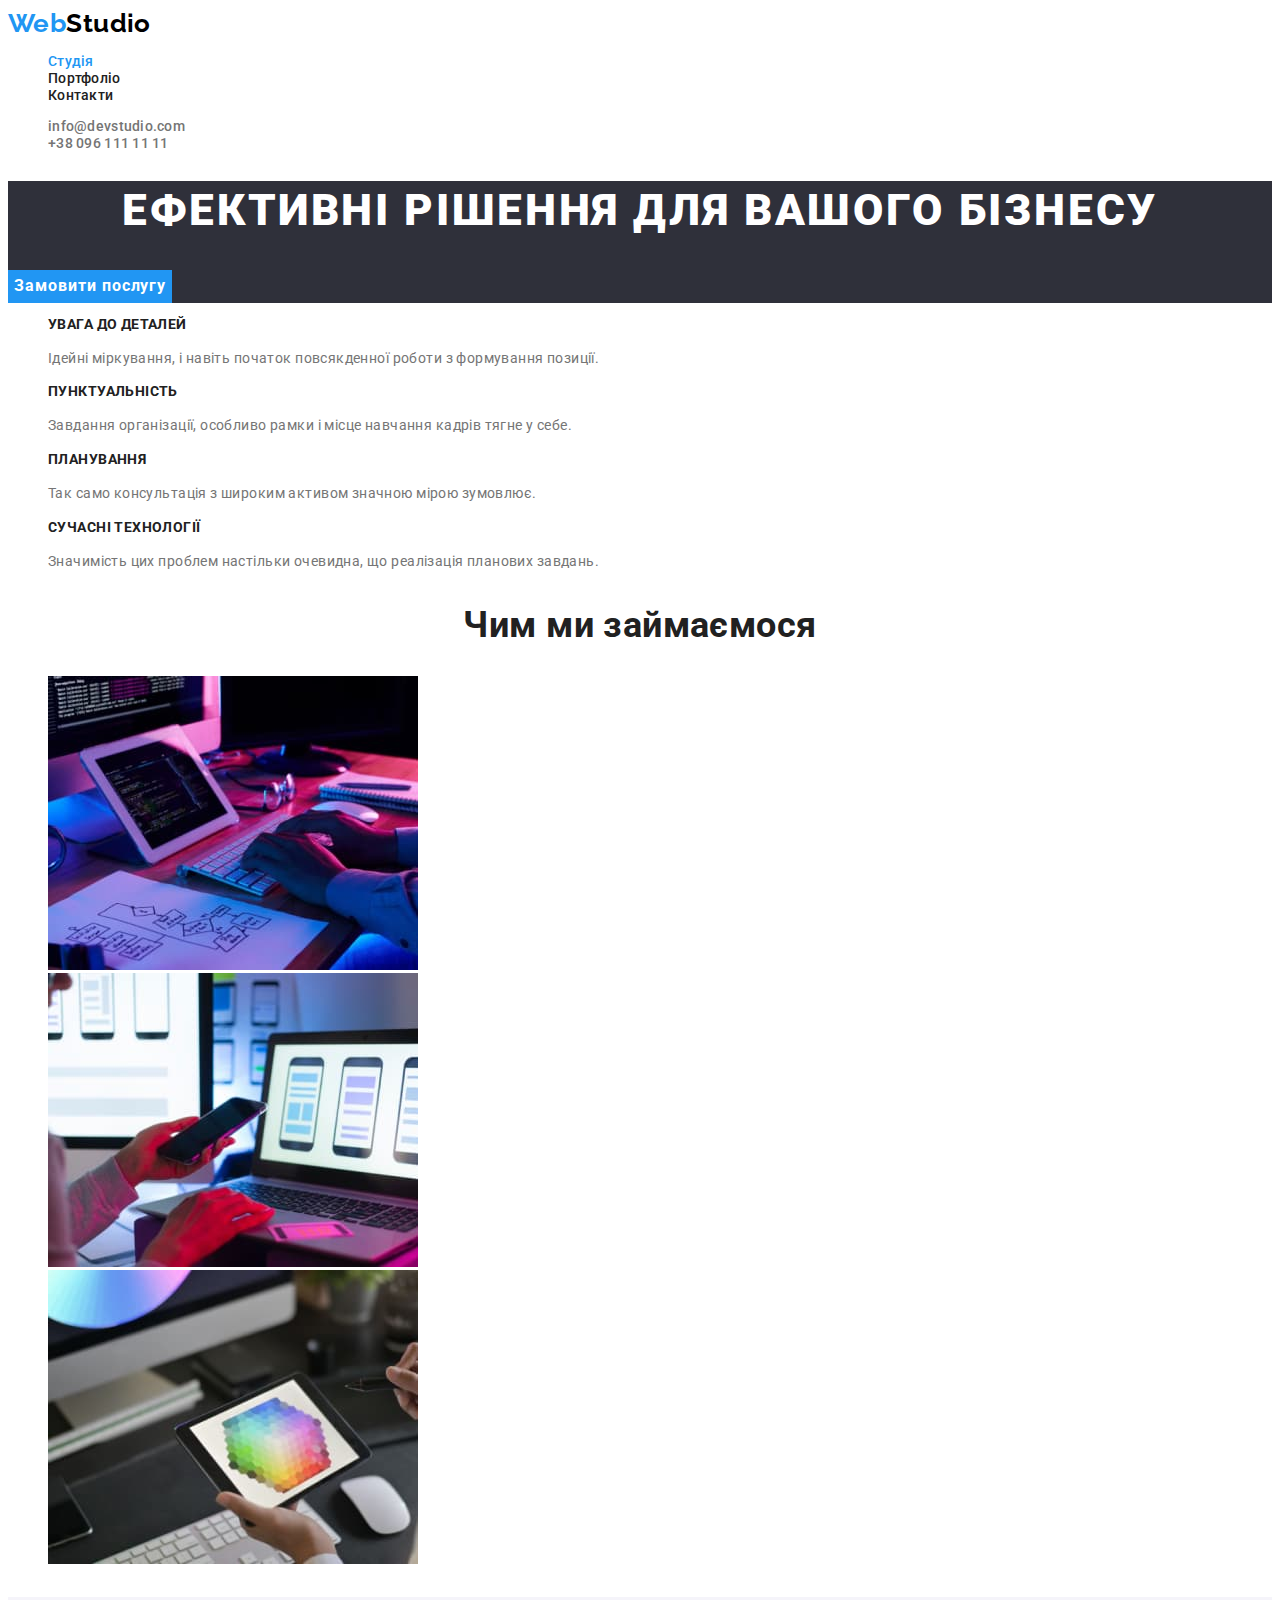
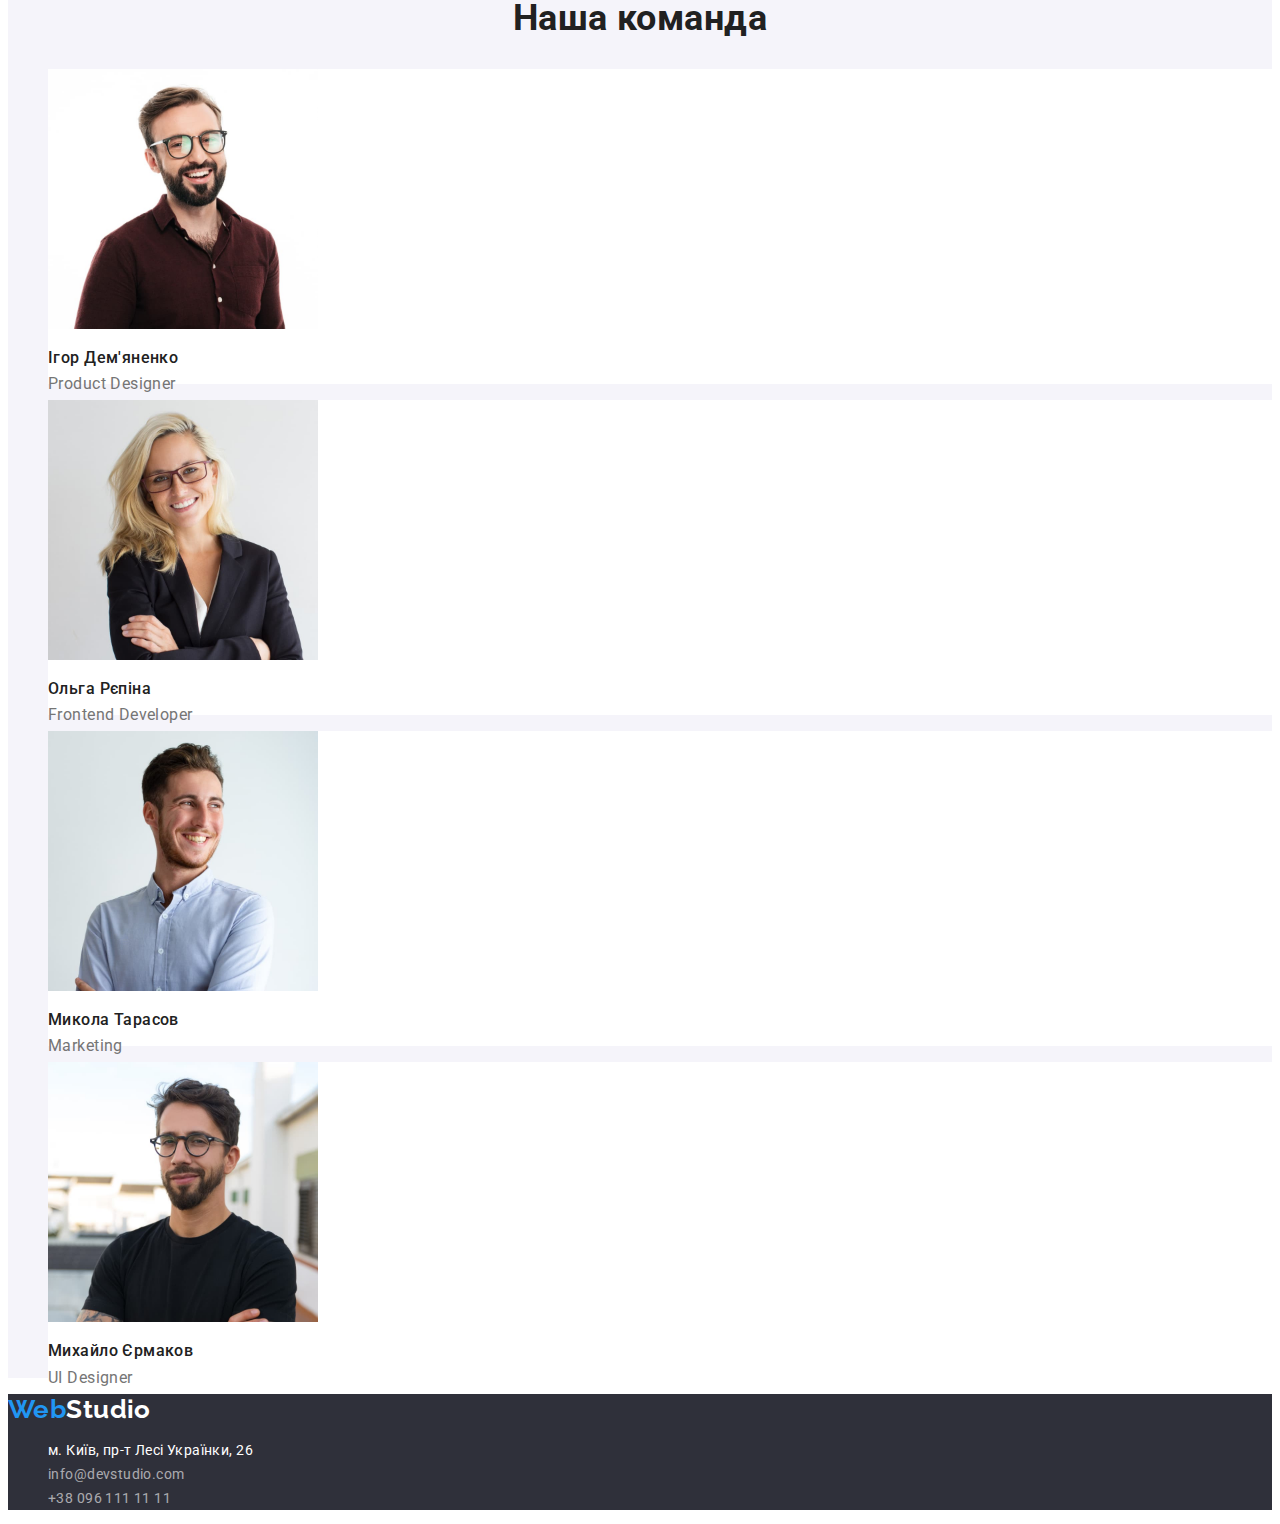
==== index.html @ 97e392b6 "Added files" ====
<!DOCTYPE html>
<html lang="uk">
  <head>
    <meta charset="UTF-8" />
    <meta http-equiv="X-UA-Compatible" content="IE=edge" />
    <meta name="viewport" content="width=device-width, initial-scale=1.0" />
    <link rel="preconnect" href="https://fonts.googleapis.com" />
    <link rel="preconnect" href="https://fonts.gstatic.com" crossorigin />
    <link href="https://fonts.googleapis.com/css2?family=Raleway:wght@700&family=Roboto:wght@400;500;700;900&display=swap"
      rel="stylesheet"/>
    <link rel="stylesheet" href="./css/styles.css" />
    <title>WebStudio - Головна</title>
  </head>
  <body>
    <header class="header">
      <nav>
        <a href="./index.html" lang="en" class="logo light-theme link"><span class="accent">Web</span>Studio</a>
        <ul class="nav-list list">
          <li>
            <a href="./index.html" class="nav-link link current">Студія</a>
          </li>
          <li>
            <a href="./portfolio.html" class="nav-link link">Портфоліо</a>
          </li>
          <li>
            <a href="" class="nav-link link">Контакти</a>
          </li>
        </ul>
      </nav>
      <ul class="contact-list list">
        <li>
          <a href="mailto:info@devstudio.com" class="contact-link link">info@devstudio.com</a>
        </li>
        <li>
          <a href="tel:+380961111111" class="contact-link link">+38 096 111 11 11</a>
        </li>
      </ul>
    </header>

    <main>
      <!-- Герой -->
      <section class="hero-section">
        <h1 class="hero-title uppercase">Ефективні рішення для вашого бізнесу</h1>
        <button type="button" class="main-button">Замовити послугу</button>
      </section>
      <!-- Переваги -->
      <section>
        <h2 class="visually-hidden">Наші переваги</h2>
        <ul class="list">
          <li>
            <h3 class="advanteges-title">Увага до деталей</h3>
            <p class="advanteges-description">
              Ідейні міркування, і навіть початок повсякденної роботи з
              формування позиції.
            </p>
          </li>
          <li>
            <h3 class="advanteges-title">Пунктуальність</h3>
            <p class="advanteges-description">
              Завдання організації, особливо рамки і місце навчання кадрів тягне
              у себе.
            </p>
          </li>
          <li>
            <h3 class="advanteges-title">Планування</h3>
            <p class="advanteges-description">
              Так само консультація з широким активом значною мірою зумовлює.
            </p>
          </li>
          <li>
            <h3 class="advanteges-title">Сучасні технології</h3>
            <p class="advanteges-description">
              Значимість цих проблем настільки очевидна, що реалізація планових
              завдань.
            </p>
          </li>
        </ul>
      </section>
      <!-- Чим займаємось -->
      <section class="responsibilities-section">
        <h2 class="section-title">Чим ми займаємося</h2>
        <ul class="responsibilities-list list">
          <li>
            <img
              src="./images/1.jpg"
              alt="Набір коду на комп'ютері"
              width="370"
            />
          </li>
          <li>
            <img src="./images/2.jpg" alt="Телефон та інтерфейси" width="370" />
          </li>
          <li>
            <img
              src="./images/3.jpg"
              alt="Палітра кольорів на планшеті"
              width="370"
            />
          </li>
        </ul>
      </section>
      <!-- Команда -->
      <section class="team-section">
        <h2 class="section-title">Наша команда</h2>
        <ul class="team-list list">
          <li class="team-list-item">
            <img src="./images/4.jpg" alt="Чоловік" width="270" />
            <h3 class="employee-name">Ігор Дем'яненко</h3>
            <p lang="en" class="employee-position">Product designer</p>
          </li>
          <li class="team-list-item">
            <img src="./images/5.jpg" alt="Жінка" width="270" />
            <h3 class="employee-name">Ольга Рєпіна</h3>
            <p lang="en" class="employee-position">Frontend developer</p>
          </li>
          <li class="team-list-item">
            <img src="./images/6.jpg" alt="Чоловік" width="270" />
            <h3 class="employee-name">Микола Тарасов</h3>
            <p lang="en" class="employee-position">Marketing</p>
          </li>
          <li class="team-list-item">
            <img src="./images/7.jpg" alt="Чоловік" width="270" />
            <h3 class="employee-name">Михайло Єрмаков</h3>
            <p lang="en" class="employee-position">UI designer</p>
          </li>
        </ul>
      </section>
    </main>

    <footer class="footer">
      <a href="./index.html" lang="en" class="logo dark-theme link"><span class="accent">Web</span>Studio</a>
      <address>
        <ul class="adress-list list">
          <li class="address-list-item">
            <a
              href="https://goo.gl/maps/oQAfDTgVSq8HPjo28"
              target="_blank"
              rel="noopener noreferrer nofollow"  class="address-link address link"
              >м. Київ, пр-т Лесі Українки, 26</a>
          </li>
          <li class="address-list-item">
            <a href="mailto:info@devstudio.com" class="contact-link-footer address link">info@devstudio.com</a>
          </li>
          <li class="address-list-item">
            <a href="tel:+380961111111" class="contact-link-footer address link">+38 096 111 11 11</a>
          </li>
        </ul>
      </address>
    </footer>
  </body>
</html>
---- css/styles.css ----
:root{
    --accent-color: #2196F3;
    --primary-text-color: #212121;
    --secondary-text-color: #757575;
    --white-text-color: #FFFFFF;
    --black-text-color: #000000;
    --contacts-text-color: rgba(255, 255, 255, 0.6);
    --main-bcg-color: #FFFFFF;
    --secondary-bcg-color: #2F303A;
    --additional-bcg-color: #F5F4FA;
    --btn-active: #188CE8;
    --main-font: "Roboto", sans-serif;
    --logo-font: "Raleway", sans-serif;
}
body{
    color: var(--primary-text-color);
    background-color: var(--main-bcg-color);
    font-family: var(--main-font);
    font-size: 14px;
    letter-spacing: 0.03em;
}
.link{
    text-decoration: none;
    font-style: normal;
}
.list{
    list-style: none;
}
.visually-hidden {
  position: absolute;
  white-space: nowrap;
  width: 1px;
  height: 1px;
  overflow: hidden;
  border: 0;
  padding: 0;
  clip: rect(0 0 0 0);
  clip-path: inset(50%);
  margin: -1px;
}
button{
    cursor: pointer;
    font-family: inherit;
}

/* header */
.logo{
    font-family: var(--logo-font);
    font-weight: 700;
font-size: 26px;
line-height: 1.19;
}
.accent{
    color: var(--accent-color);
}
.light-theme{
    color: var(--black-text-color);
}
.nav-link,
.contact-link{
 font-weight: 500;
line-height: 1.14;
letter-spacing: 0.02em;
}
.nav-link{
    color: var(--primary-text-color);
   
}
.nav-link:hover,
.nav-link:focus{
    color: var(--accent-color);
}
.current{
    color: var(--accent-color);
}
.contact-link{
    color: var(--secondary-text-color);
}
.contact-link:hover,
.contact-link:focus{
    color: var(--accent-color);
}
/* Main index.html */
/* Герой */
.hero-section{
    background-color: var(--secondary-bcg-color);
}
.hero-title{
    color: var(--white-text-color);
    font-weight: 900;
    font-size: 44px;
    line-height: 1.36;
    text-align: center;
    letter-spacing: 0.06em;
    text-transform: uppercase;
}
.main-button{
    color: var(--white-text-color);
    background-color: var(--accent-color);
    font-weight: 700;
    font-size: 16px;
    line-height: 1.88;
    display: flex;
    align-items: center;
    text-align: center;
    letter-spacing: 0.06em;
    border: none;
}
.main-button:hover,
.main-button:focus,
.main-button:active{
    background-color: var(--btn-active);
}
/* Переваги */
.advanteges-title{
    color: var(--primary-text-color);
    font-size: 14px;
    font-weight: 700;
    line-height: 1.14;
    text-transform: uppercase;
}
.advanteges-description{
    color: var(--secondary-text-color);
    line-height: 1.71;
}
/* Чим займаємось */
/* Команда */
.section-title{
    font-weight: 700;
font-size: 36px;
line-height: 1.17;
text-align: center;
}
.team-section{
    background-color: var(--additional-bcg-color);
}
.team-list-item{
    background-color: var(--main-bcg-color);
}
.employee-name{
    font-weight: 500;
font-size: 16px;
line-height: 1.19;
}
.employee-position{
    color: var(--secondary-text-color);
    font-size: 16px;
line-height: 1.19px;
text-transform: capitalize;
}
.uppercase{
    text-transform: uppercase;
}
/* Main portfolio.html */
.filter{
    color: var(--primary-text-color);
    background-color: var(--additional-bcg-color);
    font-weight: 500;
    font-size: 16px;
    line-height: 1.62;
    letter-spacing: 0.03em;
    text-align: center;
    border: none;
}
.filter:hover,
.filter:focus{
    color: var(--white-text-color);
    background-color: #2196F3;
}
.portfolio-list-title{
    font-weight: 700;
    font-size: 18px;
    line-height: 2;
    letter-spacing: 0.06em;
}
.capitalize{
    text-transform: capitalize;
}
.portfolio-list-link{
    color: inherit;
}
.portfolio-list-description{
    color: var(--secondary-text-color);
    font-size: 16px;
    line-height: 1.88;
}
/* Footer */
.footer{
    background-color: var(--secondary-bcg-color);
}
.dark-theme{
    color: var(--white-text-color);
}
.address{
    line-height: 1.71;
}
.address-link{
    color: var(--white-text-color);
}
.contact-link-footer{
    color: var(--contacts-text-color);
}
.address:hover,
.address:focus{
    color: var(--accent-color);
}
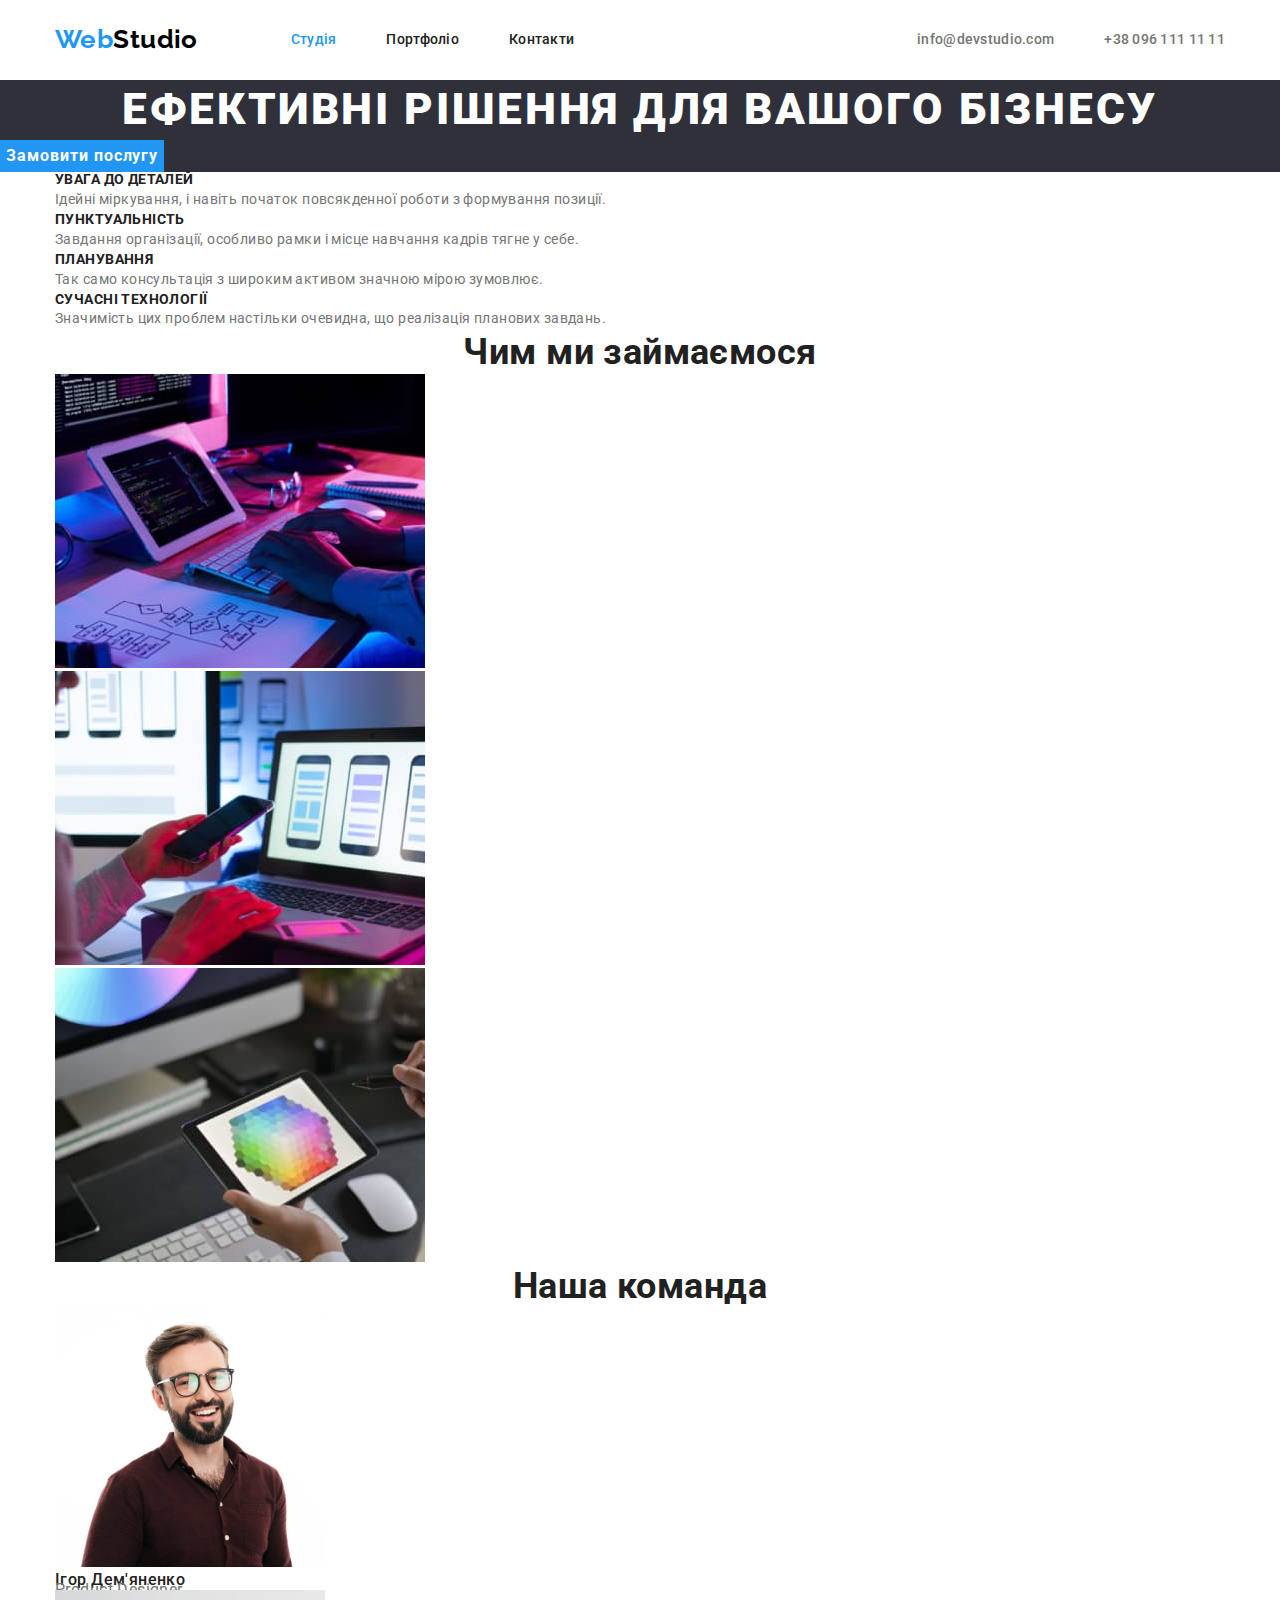
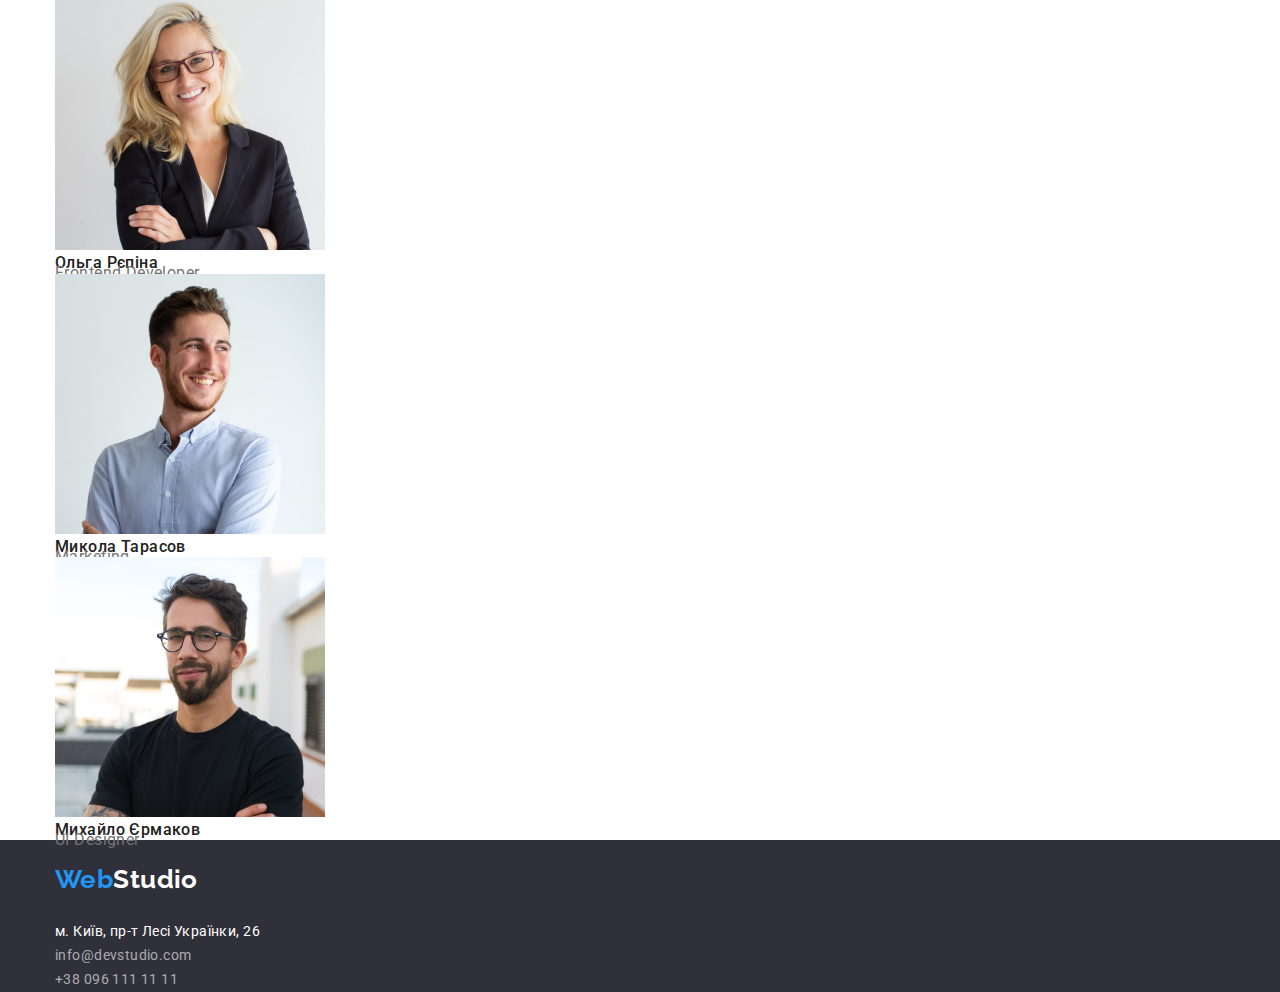
==== commit 09f61ce3: "Added flexes to header index.html" ====
--- a/index.html
+++ b/index.html
@@ -8,33 +8,36 @@
     <link rel="preconnect" href="https://fonts.gstatic.com" crossorigin />
     <link href="https://fonts.googleapis.com/css2?family=Raleway:wght@700&family=Roboto:wght@400;500;700;900&display=swap"
       rel="stylesheet"/>
+      <link rel="stylesheet" href="https://cdnjs.cloudflare.com/ajax/libs/modern-normalize/1.1.0/modern-normalize.min.css">
     <link rel="stylesheet" href="./css/styles.css" />
     <title>WebStudio - Головна</title>
   </head>
   <body>
     <header class="header">
-      <nav>
+      <div class="container menu">
+        <nav class="nav">
         <a href="./index.html" lang="en" class="logo light-theme link"><span class="accent">Web</span>Studio</a>
         <ul class="nav-list list">
-          <li>
+          <li class="item">
             <a href="./index.html" class="nav-link link current">Студія</a>
           </li>
-          <li>
+          <li class="item">
             <a href="./portfolio.html" class="nav-link link">Портфоліо</a>
           </li>
-          <li>
+          <li class="item">
             <a href="" class="nav-link link">Контакти</a>
           </li>
         </ul>
       </nav>
       <ul class="contact-list list">
-        <li>
+        <li class="item">
           <a href="mailto:info@devstudio.com" class="contact-link link">info@devstudio.com</a>
         </li>
-        <li>
+        <li class="item">
           <a href="tel:+380961111111" class="contact-link link">+38 096 111 11 11</a>
         </li>
       </ul>
+      </div>
     </header>
 
     <main>
@@ -44,8 +47,9 @@
         <button type="button" class="main-button">Замовити послугу</button>
       </section>
       <!-- Переваги -->
-      <section>
-        <h2 class="visually-hidden">Наші переваги</h2>
+      <section class="section">
+        <div class="container">
+           <h2 class="visually-hidden">Наші переваги</h2>
         <ul class="list">
           <li>
             <h3 class="advanteges-title">Увага до деталей</h3>
@@ -75,10 +79,12 @@
             </p>
           </li>
         </ul>
+        </div>
       </section>
       <!-- Чим займаємось -->
-      <section class="responsibilities-section">
-        <h2 class="section-title">Чим ми займаємося</h2>
+      <section class="section">
+        <div class="container">
+          <h2 class="section-title">Чим ми займаємося</h2>
         <ul class="responsibilities-list list">
           <li>
             <img
@@ -98,10 +104,12 @@
             />
           </li>
         </ul>
+        </div>
       </section>
       <!-- Команда -->
-      <section class="team-section">
-        <h2 class="section-title">Наша команда</h2>
+      <section class="section">
+        <div class="container">
+                  <h2 class="section-title">Наша команда</h2>
         <ul class="team-list list">
           <li class="team-list-item">
             <img src="./images/4.jpg" alt="Чоловік" width="270" />
@@ -124,11 +132,13 @@
             <p lang="en" class="employee-position">UI designer</p>
           </li>
         </ul>
+        </div>
       </section>
     </main>
 
     <footer class="footer">
-      <a href="./index.html" lang="en" class="logo dark-theme link"><span class="accent">Web</span>Studio</a>
+      <div class="container">
+          <a href="./index.html" lang="en" class="logo dark-theme link"><span class="accent">Web</span>Studio</a>
       <address>
         <ul class="adress-list list">
           <li class="address-list-item">
@@ -146,6 +156,7 @@
           </li>
         </ul>
       </address>
+      </div>
     </footer>
   </body>
 </html>
--- a/css/styles.css
+++ b/css/styles.css
@@ -13,11 +13,29 @@
     --logo-font: "Raleway", sans-serif;
 }
 body{
+    margin: 0;
     color: var(--primary-text-color);
     background-color: var(--main-bcg-color);
     font-family: var(--main-font);
     font-size: 14px;
     letter-spacing: 0.03em;
+}
+h1,
+h2,
+h3,
+h4,
+h5,
+h6,
+p,
+ul{
+    margin: 0;
+    padding: 0;
+}
+.container{
+    width: 1200px;
+    padding: 0 15px;
+    margin-right: auto;
+    margin-left: auto;
 }
 .link{
     text-decoration: none;
@@ -43,28 +61,48 @@
     font-family: inherit;
 }
 
-/* header */
+/* Header */
+.menu{
+    display: flex;
+    align-items: center;
+}
+.nav{
+    display: flex;
+}
 .logo{
+    display: block;
+    margin-right: 93px;
+    padding-top: 24px;
+    padding-bottom: 25px;
     font-family: var(--logo-font);
     font-weight: 700;
-font-size: 26px;
-line-height: 1.19;
-}
+    font-size: 26px;
+    line-height: 1.19;
+    }
 .accent{
     color: var(--accent-color);
 }
 .light-theme{
     color: var(--black-text-color);
 }
+
+.nav-list{
+    display: flex;
+}
+.nav-list>.item:not(:last-child){
+    margin-right: 50px;
+}
 .nav-link,
 .contact-link{
- font-weight: 500;
-line-height: 1.14;
-letter-spacing: 0.02em;
+    display: block;
+    padding-top: 32px;
+    padding-bottom: 32px;
+    font-weight: 500;
+    line-height: 1.14;
+    letter-spacing: 0.02em;
 }
 .nav-link{
     color: var(--primary-text-color);
-   
 }
 .nav-link:hover,
 .nav-link:focus{
@@ -72,6 +110,13 @@
 }
 .current{
     color: var(--accent-color);
+}
+.contact-list{
+    display: flex;
+    margin-left: auto;
+}
+.contact-list>.item:not(:last-child){
+    margin-right: 50px;
 }
 .contact-link{
     color: var(--secondary-text-color);
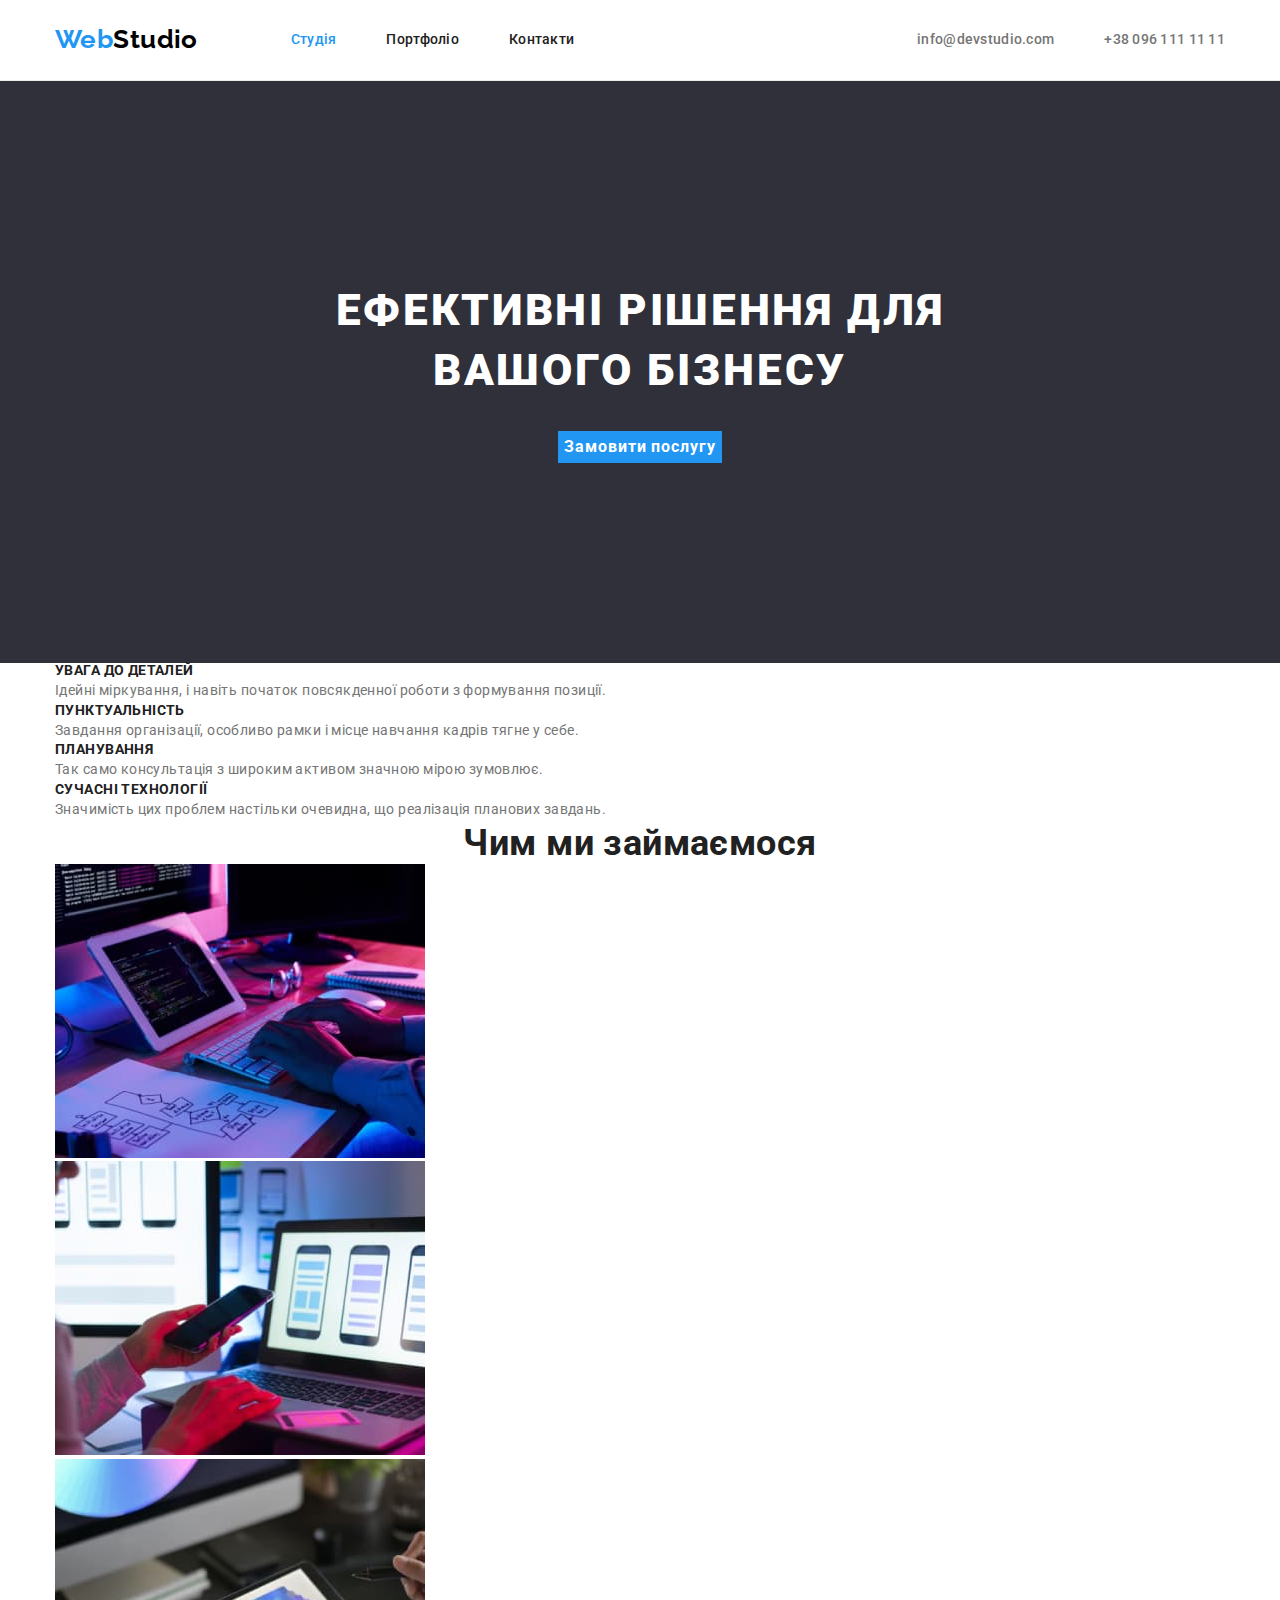
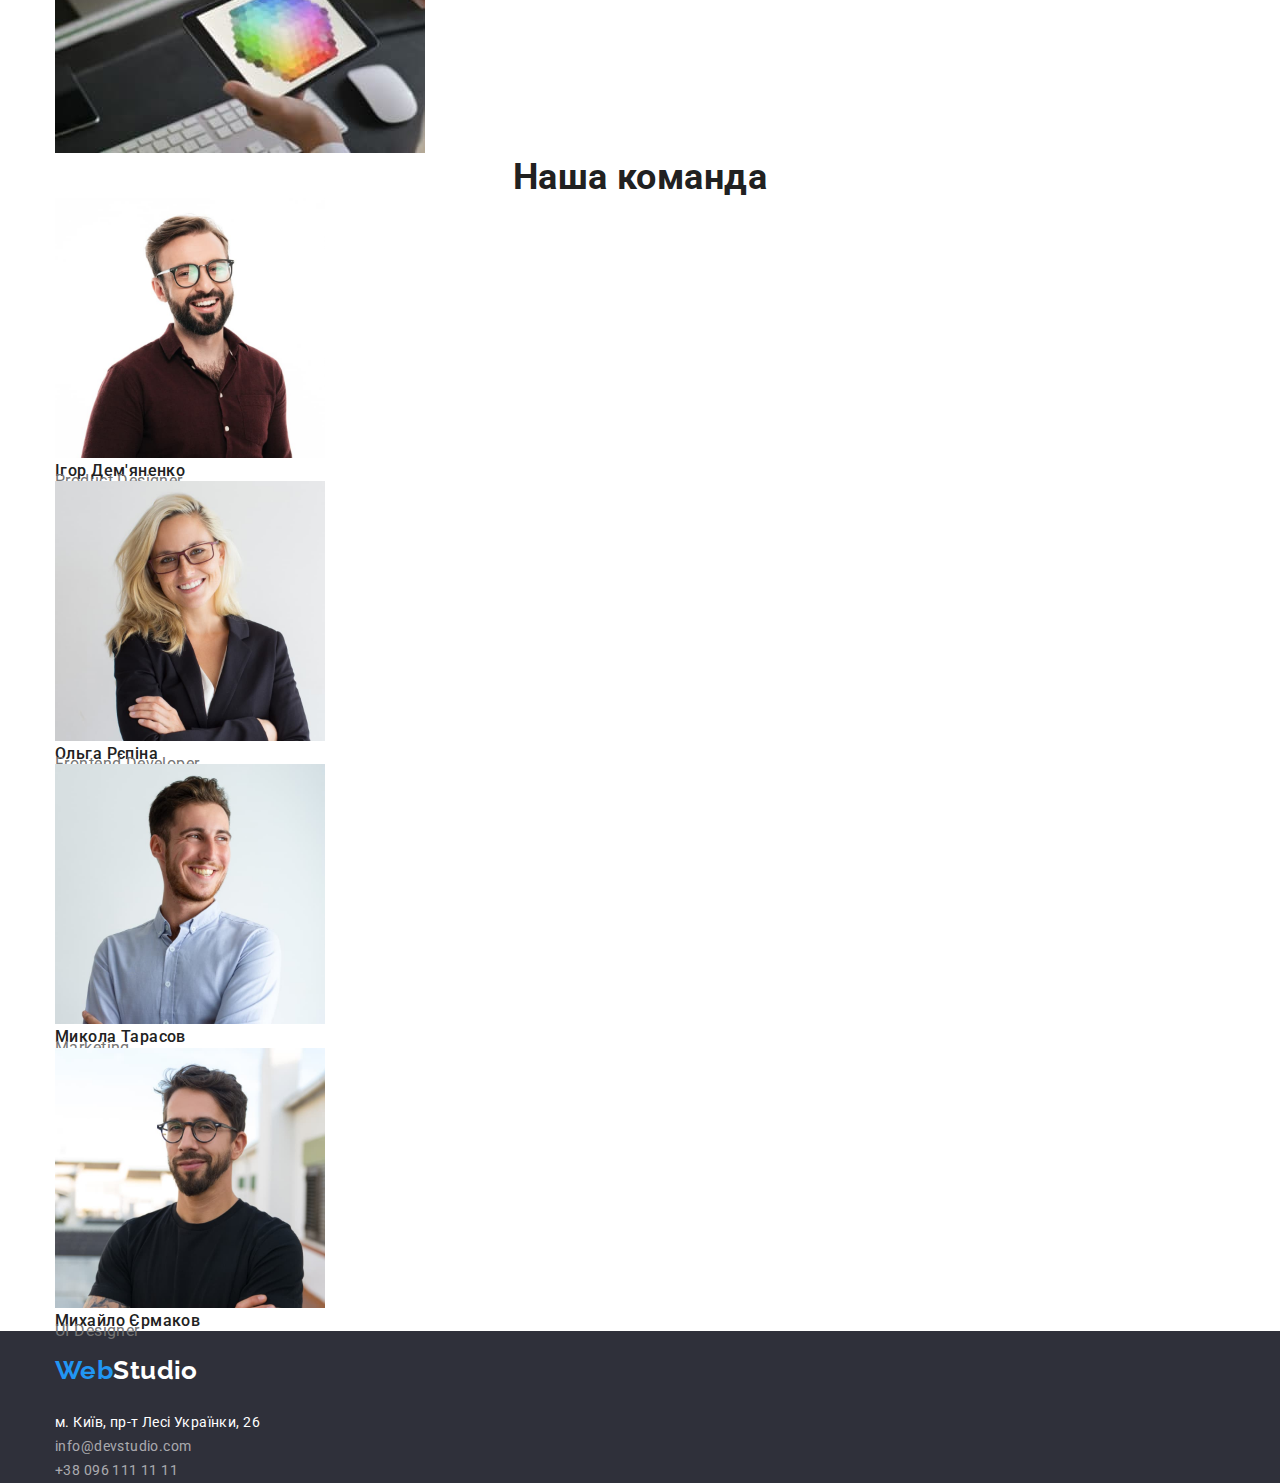
==== commit f2bf2dad: "Edded geometry to hero" ====
--- a/index.html
+++ b/index.html
@@ -42,9 +42,12 @@
 
     <main>
       <!-- Герой -->
-      <section class="hero-section">
+      <section class="hero-section section">
+        <div class="container hero">
         <h1 class="hero-title uppercase">Ефективні рішення для вашого бізнесу</h1>
         <button type="button" class="main-button">Замовити послугу</button>
+        </div>
+       
       </section>
       <!-- Переваги -->
       <section class="section">
--- a/css/styles.css
+++ b/css/styles.css
@@ -8,6 +8,7 @@
     --main-bcg-color: #FFFFFF;
     --secondary-bcg-color: #2F303A;
     --additional-bcg-color: #F5F4FA;
+    --border-color: #ECECEC;
     --btn-active: #188CE8;
     --main-font: "Roboto", sans-serif;
     --logo-font: "Raleway", sans-serif;
@@ -62,6 +63,9 @@
 }
 
 /* Header */
+.header{
+    border-bottom: 1px solid var(--border-color);
+}
 .menu{
     display: flex;
     align-items: center;
@@ -125,21 +129,33 @@
 .contact-link:focus{
     color: var(--accent-color);
 }
+
 /* Main index.html */
 /* Герой */
+
 .hero-section{
     background-color: var(--secondary-bcg-color);
 }
+.hero{
+    padding: 200px 0px;
+}
 .hero-title{
+    margin-right: auto;
+    margin-bottom: 30px;
+    margin-left: auto;
+    max-width: 696px;
+
     color: var(--white-text-color);
     font-weight: 900;
     font-size: 44px;
     line-height: 1.36;
     text-align: center;
     letter-spacing: 0.06em;
-    text-transform: uppercase;
 }
 .main-button{
+    margin-right: auto;
+    margin-left: auto;
+
     color: var(--white-text-color);
     background-color: var(--accent-color);
     font-weight: 700;
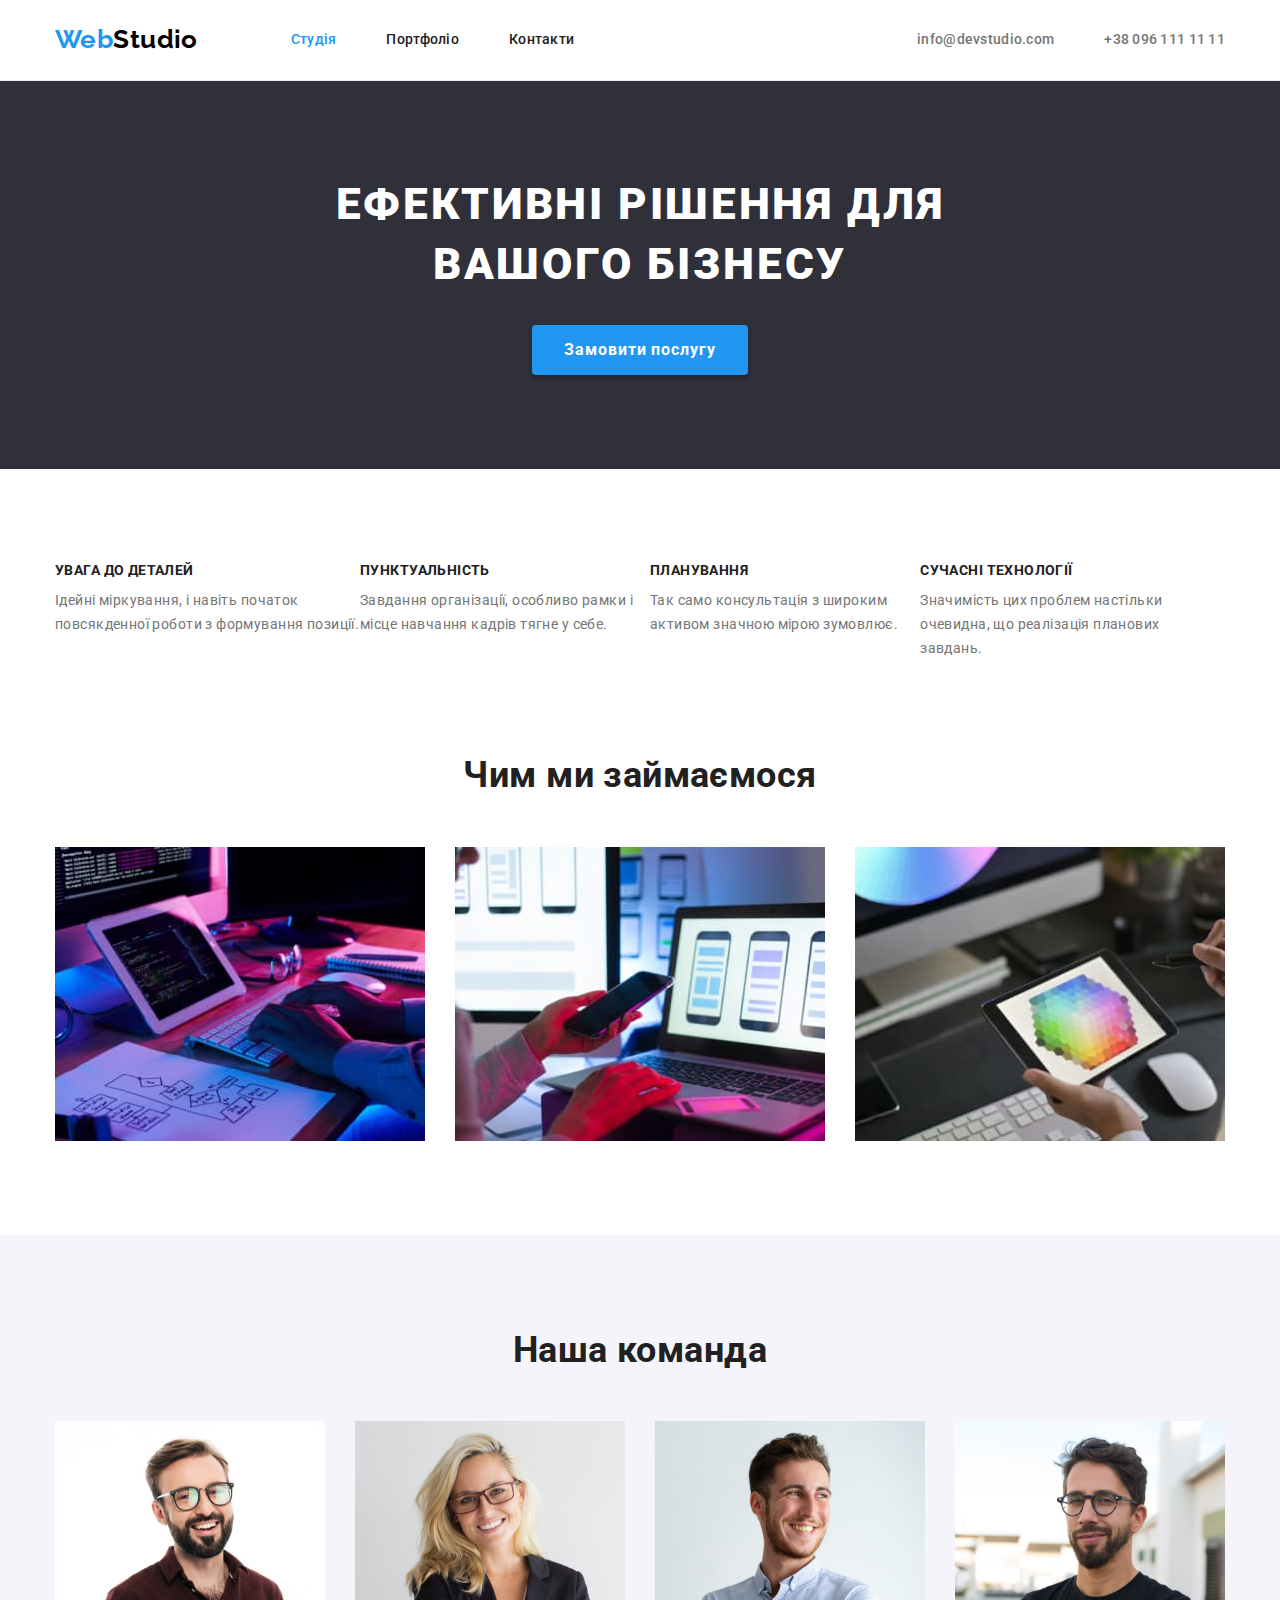
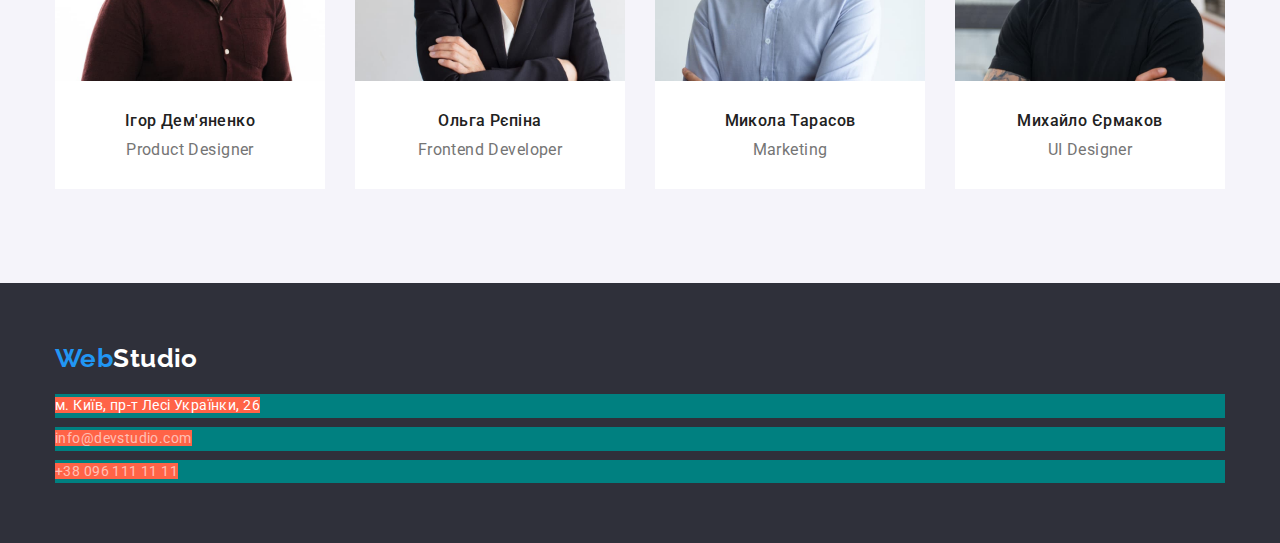
==== commit bc884797: "Added geometry to index.html" ====
--- a/index.html
+++ b/index.html
@@ -6,9 +6,14 @@
     <meta name="viewport" content="width=device-width, initial-scale=1.0" />
     <link rel="preconnect" href="https://fonts.googleapis.com" />
     <link rel="preconnect" href="https://fonts.gstatic.com" crossorigin />
-    <link href="https://fonts.googleapis.com/css2?family=Raleway:wght@700&family=Roboto:wght@400;500;700;900&display=swap"
-      rel="stylesheet"/>
-      <link rel="stylesheet" href="https://cdnjs.cloudflare.com/ajax/libs/modern-normalize/1.1.0/modern-normalize.min.css">
+    <link
+      href="https://fonts.googleapis.com/css2?family=Raleway:wght@700&family=Roboto:wght@400;500;700;900&display=swap"
+      rel="stylesheet"
+    />
+    <link
+      rel="stylesheet"
+      href="https://cdnjs.cloudflare.com/ajax/libs/modern-normalize/1.1.0/modern-normalize.min.css"
+    />
     <link rel="stylesheet" href="./css/styles.css" />
     <title>WebStudio - Головна</title>
   </head>
@@ -16,149 +21,178 @@
     <header class="header">
       <div class="container menu">
         <nav class="nav">
-        <a href="./index.html" lang="en" class="logo light-theme link"><span class="accent">Web</span>Studio</a>
-        <ul class="nav-list list">
+          <a href="./index.html" lang="en" class="logo light-theme link"
+            ><span class="accent">Web</span>Studio</a
+          >
+          <ul class="nav-list list">
+            <li class="item">
+              <a href="./index.html" class="nav-link link current">Студія</a>
+            </li>
+            <li class="item">
+              <a href="./portfolio.html" class="nav-link link">Портфоліо</a>
+            </li>
+            <li class="item">
+              <a href="" class="nav-link link">Контакти</a>
+            </li>
+          </ul>
+        </nav>
+        <ul class="contact-list list">
           <li class="item">
-            <a href="./index.html" class="nav-link link current">Студія</a>
+            <a href="mailto:info@devstudio.com" class="contact-link link"
+              >info@devstudio.com</a
+            >
           </li>
           <li class="item">
-            <a href="./portfolio.html" class="nav-link link">Портфоліо</a>
-          </li>
-          <li class="item">
-            <a href="" class="nav-link link">Контакти</a>
+            <a href="tel:+380961111111" class="contact-link link"
+              >+38 096 111 11 11</a
+            >
           </li>
         </ul>
-      </nav>
-      <ul class="contact-list list">
-        <li class="item">
-          <a href="mailto:info@devstudio.com" class="contact-link link">info@devstudio.com</a>
-        </li>
-        <li class="item">
-          <a href="tel:+380961111111" class="contact-link link">+38 096 111 11 11</a>
-        </li>
-      </ul>
       </div>
     </header>
 
     <main>
       <!-- Герой -->
       <section class="hero-section section">
-        <div class="container hero">
-        <h1 class="hero-title uppercase">Ефективні рішення для вашого бізнесу</h1>
+        <h1 class="hero-title uppercase">
+          Ефективні рішення для вашого бізнесу
+        </h1>
         <button type="button" class="main-button">Замовити послугу</button>
-        </div>
-       
       </section>
       <!-- Переваги -->
       <section class="section">
         <div class="container">
-           <h2 class="visually-hidden">Наші переваги</h2>
-        <ul class="list">
-          <li>
-            <h3 class="advanteges-title">Увага до деталей</h3>
-            <p class="advanteges-description">
-              Ідейні міркування, і навіть початок повсякденної роботи з
-              формування позиції.
-            </p>
-          </li>
-          <li>
-            <h3 class="advanteges-title">Пунктуальність</h3>
-            <p class="advanteges-description">
-              Завдання організації, особливо рамки і місце навчання кадрів тягне
-              у себе.
-            </p>
-          </li>
-          <li>
-            <h3 class="advanteges-title">Планування</h3>
-            <p class="advanteges-description">
-              Так само консультація з широким активом значною мірою зумовлює.
-            </p>
-          </li>
-          <li>
-            <h3 class="advanteges-title">Сучасні технології</h3>
-            <p class="advanteges-description">
-              Значимість цих проблем настільки очевидна, що реалізація планових
-              завдань.
-            </p>
-          </li>
-        </ul>
+          <h2 class="visually-hidden">Наші переваги</h2>
+          <ul class="advanteges list">
+            <li class="item">
+              <h3 class="advanteges-title">Увага до деталей</h3>
+              <p class="advanteges-description">
+                Ідейні міркування, і навіть початок повсякденної роботи з
+                формування позиції.
+              </p>
+            </li>
+            <li class="item">
+              <h3 class="advanteges-title">Пунктуальність</h3>
+              <p class="advanteges-description">
+                Завдання організації, особливо рамки і місце навчання кадрів
+                тягне у себе.
+              </p>
+            </li>
+            <li class="item">
+              <h3 class="advanteges-title">Планування</h3>
+              <p class="advanteges-description">
+                Так само консультація з широким активом значною мірою зумовлює.
+              </p>
+            </li>
+            <li class="item">
+              <h3 class="advanteges-title">Сучасні технології</h3>
+              <p class="advanteges-description">
+                Значимість цих проблем настільки очевидна, що реалізація
+                планових завдань.
+              </p>
+            </li>
+          </ul>
         </div>
       </section>
       <!-- Чим займаємось -->
-      <section class="section">
+      <section class="section nopadding-top">
         <div class="container">
           <h2 class="section-title">Чим ми займаємося</h2>
-        <ul class="responsibilities-list list">
-          <li>
-            <img
-              src="./images/1.jpg"
-              alt="Набір коду на комп'ютері"
-              width="370"
-            />
-          </li>
-          <li>
-            <img src="./images/2.jpg" alt="Телефон та інтерфейси" width="370" />
-          </li>
-          <li>
-            <img
-              src="./images/3.jpg"
-              alt="Палітра кольорів на планшеті"
-              width="370"
-            />
-          </li>
-        </ul>
+          <ul class="responsibilities-list list">
+            <li class="item">
+              <img
+                src="./images/1.jpg"
+                alt="Набір коду на комп'ютері"
+                width="370"
+              />
+            </li>
+            <li class="item">
+              <img
+                src="./images/2.jpg"
+                alt="Телефон та інтерфейси"
+                width="370"
+              />
+            </li>
+            <li class="item">
+              <img
+                src="./images/3.jpg"
+                alt="Палітра кольорів на планшеті"
+                width="370"
+              />
+            </li>
+          </ul>
         </div>
       </section>
       <!-- Команда -->
-      <section class="section">
+      <section class="section team-section">
         <div class="container">
-                  <h2 class="section-title">Наша команда</h2>
-        <ul class="team-list list">
-          <li class="team-list-item">
-            <img src="./images/4.jpg" alt="Чоловік" width="270" />
-            <h3 class="employee-name">Ігор Дем'яненко</h3>
-            <p lang="en" class="employee-position">Product designer</p>
-          </li>
-          <li class="team-list-item">
-            <img src="./images/5.jpg" alt="Жінка" width="270" />
-            <h3 class="employee-name">Ольга Рєпіна</h3>
-            <p lang="en" class="employee-position">Frontend developer</p>
-          </li>
-          <li class="team-list-item">
-            <img src="./images/6.jpg" alt="Чоловік" width="270" />
-            <h3 class="employee-name">Микола Тарасов</h3>
-            <p lang="en" class="employee-position">Marketing</p>
-          </li>
-          <li class="team-list-item">
-            <img src="./images/7.jpg" alt="Чоловік" width="270" />
-            <h3 class="employee-name">Михайло Єрмаков</h3>
-            <p lang="en" class="employee-position">UI designer</p>
-          </li>
-        </ul>
+          <h2 class="section-title">Наша команда</h2>
+          <ul class="team-list list">
+            <li class="team-list-item">
+              <img src="./images/4.jpg" alt="Чоловік" width="270" />
+              <div class="employee-description">
+                <h3 class="employee-name">Ігор Дем'яненко</h3>
+                <p lang="en" class="employee-position">Product designer</p>
+              </div>
+            </li>
+            <li class="team-list-item">
+              <img src="./images/5.jpg" alt="Жінка" width="270" />
+              <div class="employee-description">
+                <h3 class="employee-name">Ольга Рєпіна</h3>
+                <p lang="en" class="employee-position">Frontend developer</p>
+              </div>
+            </li>
+            <li class="team-list-item">
+              <img src="./images/6.jpg" alt="Чоловік" width="270" />
+              <div class="employee-description">
+                <h3 class="employee-name">Микола Тарасов</h3>
+                <p lang="en" class="employee-position">Marketing</p>
+              </div>
+            </li>
+            <li class="team-list-item">
+              <img src="./images/7.jpg" alt="Чоловік" width="270" />
+              <div class="employee-description">
+                <h3 class="employee-name">Михайло Єрмаков</h3>
+                <p lang="en" class="employee-position">UI designer</p>
+              </div>
+            </li>
+          </ul>
         </div>
       </section>
     </main>
 
     <footer class="footer">
       <div class="container">
-          <a href="./index.html" lang="en" class="logo dark-theme link"><span class="accent">Web</span>Studio</a>
-      <address>
-        <ul class="adress-list list">
-          <li class="address-list-item">
-            <a
-              href="https://goo.gl/maps/oQAfDTgVSq8HPjo28"
-              target="_blank"
-              rel="noopener noreferrer nofollow"  class="address-link address link"
-              >м. Київ, пр-т Лесі Українки, 26</a>
-          </li>
-          <li class="address-list-item">
-            <a href="mailto:info@devstudio.com" class="contact-link-footer address link">info@devstudio.com</a>
-          </li>
-          <li class="address-list-item">
-            <a href="tel:+380961111111" class="contact-link-footer address link">+38 096 111 11 11</a>
-          </li>
-        </ul>
-      </address>
+        <a href="./index.html" lang="en" class="logo dark-theme link"
+          ><span class="accent">Web</span>Studio</a
+        >
+        <address>
+          <ul class="adress-list list">
+            <li class="address-list-item">
+              <a
+                href="https://goo.gl/maps/oQAfDTgVSq8HPjo28"
+                target="_blank"
+                rel="noopener noreferrer nofollow"
+                class="address-link address link"
+                >м. Київ, пр-т Лесі Українки, 26</a
+              >
+            </li>
+            <li class="address-list-item">
+              <a
+                href="mailto:info@devstudio.com"
+                class="contact-link-footer address link"
+                >info@devstudio.com</a
+              >
+            </li>
+            <li class="address-list-item">
+              <a
+                href="tel:+380961111111"
+                class="contact-link-footer address link"
+                >+38 096 111 11 11</a
+              >
+            </li>
+          </ul>
+        </address>
       </div>
     </footer>
   </body>
--- a/css/styles.css
+++ b/css/styles.css
@@ -134,10 +134,8 @@
 /* Герой */
 
 .hero-section{
+    padding: 200px 0px;
     background-color: var(--secondary-bcg-color);
-}
-.hero{
-    padding: 200px 0px;
 }
 .hero-title{
     margin-right: auto;
@@ -153,6 +151,7 @@
     letter-spacing: 0.06em;
 }
 .main-button{
+    padding: 10px 32px;
     margin-right: auto;
     margin-left: auto;
 
@@ -165,7 +164,9 @@
     align-items: center;
     text-align: center;
     letter-spacing: 0.06em;
-    border: none;
+    border-width: 0;
+    border-radius: 4px;
+    box-shadow: 0px 4px 4px rgba(0, 0, 0, 0.25);
 }
 .main-button:hover,
 .main-button:focus,
@@ -173,7 +174,18 @@
     background-color: var(--btn-active);
 }
 /* Переваги */
+.section{
+    padding-top: 94px;
+    padding-bottom: 94px;
+}
+.advanteges{
+    display: flex;
+}
+.advanteges>.list{
+    flex-basis: calc((100% - 90px) / 4);
+}
 .advanteges-title{
+    margin-bottom: 10px;
     color: var(--primary-text-color);
     font-size: 14px;
     font-weight: 700;
@@ -181,39 +193,75 @@
     text-transform: uppercase;
 }
 .advanteges-description{
+
     color: var(--secondary-text-color);
     line-height: 1.71;
 }
 /* Чим займаємось */
+.nopadding-top{
+    padding-top: 0;
+}
+.responsibilities-list{
+    display: flex;
+}
+.responsibilities-list>.item:not(:last-child){
+margin-right: 30px;
+}
+
+img{
+    display: block;
+}
 /* Команда */
-.section-title{
-    font-weight: 700;
-font-size: 36px;
-line-height: 1.17;
-text-align: center;
-}
 .team-section{
     background-color: var(--additional-bcg-color);
 }
-.team-list-item{
+.section-title{
+    margin-bottom: 50px;
+    font-weight: 700;
+    font-size: 36px;
+    line-height: 1.17;
+    text-align: center;
+}
+.team-list{
+    display: flex;
+}
+.team-list-item:not(:last-child){
+   margin-right: 30px;
+}
+.employee-description{
+    max- width: 270px;
+    padding-top: 30px;
+    padding-bottom: 30px;
+    text-align: center;
     background-color: var(--main-bcg-color);
 }
 .employee-name{
+    margin-bottom: 10px;;
     font-weight: 500;
-font-size: 16px;
-line-height: 1.19;
+    font-size: 16px;
+    line-height: 1.19;
 }
 .employee-position{
     color: var(--secondary-text-color);
     font-size: 16px;
-line-height: 1.19px;
-text-transform: capitalize;
+    line-height: 1.19;
+    text-transform: capitalize;
 }
 .uppercase{
     text-transform: uppercase;
 }
 /* Main portfolio.html */
+.filter-list{
+    display: flex;
+    justify-content: center;
+    margin-bottom: 34px;
+}
+.filter-list:not(:last-child){
+    margin-right: 8px;
+}
+
 .filter{
+    padding: 6px 22px;
     color: var(--primary-text-color);
     background-color: var(--additional-bcg-color);
     font-weight: 500;
@@ -221,12 +269,20 @@
     line-height: 1.62;
     letter-spacing: 0.03em;
     text-align: center;
-    border: none;
-}
+    border-width: 0;
+    border-radius: 4px;
+    background-color: tomato;
+}
+
 .filter:hover,
 .filter:focus{
     color: var(--white-text-color);
-    background-color: #2196F3;
+    background-color: var(--accent-color);
+    box-shadow: 0px 4px 4px rgba(0, 0, 0, 0.25);
+}
+.portfolio-list{
+    display: flex;
+    flex-wrap: wrap;
 }
 .portfolio-list-title{
     font-weight: 700;
@@ -247,13 +303,26 @@
 }
 /* Footer */
 .footer{
+    padding: 60px 0;
     background-color: var(--secondary-bcg-color);
 }
 .dark-theme{
-    color: var(--white-text-color);
+    margin-right: 0;
+    margin-bottom: 20px;
+    padding: 0;
+    color: var(--white-text-color);
+}
+
+.address-list-item{
+    margin: 0;
+    background-color: teal;
+}
+.address-list-item:not(:last-child){
+    margin-bottom: 9px;
 }
 .address{
     line-height: 1.71;
+    background-color: tomato;
 }
 .address-link{
     color: var(--white-text-color);
